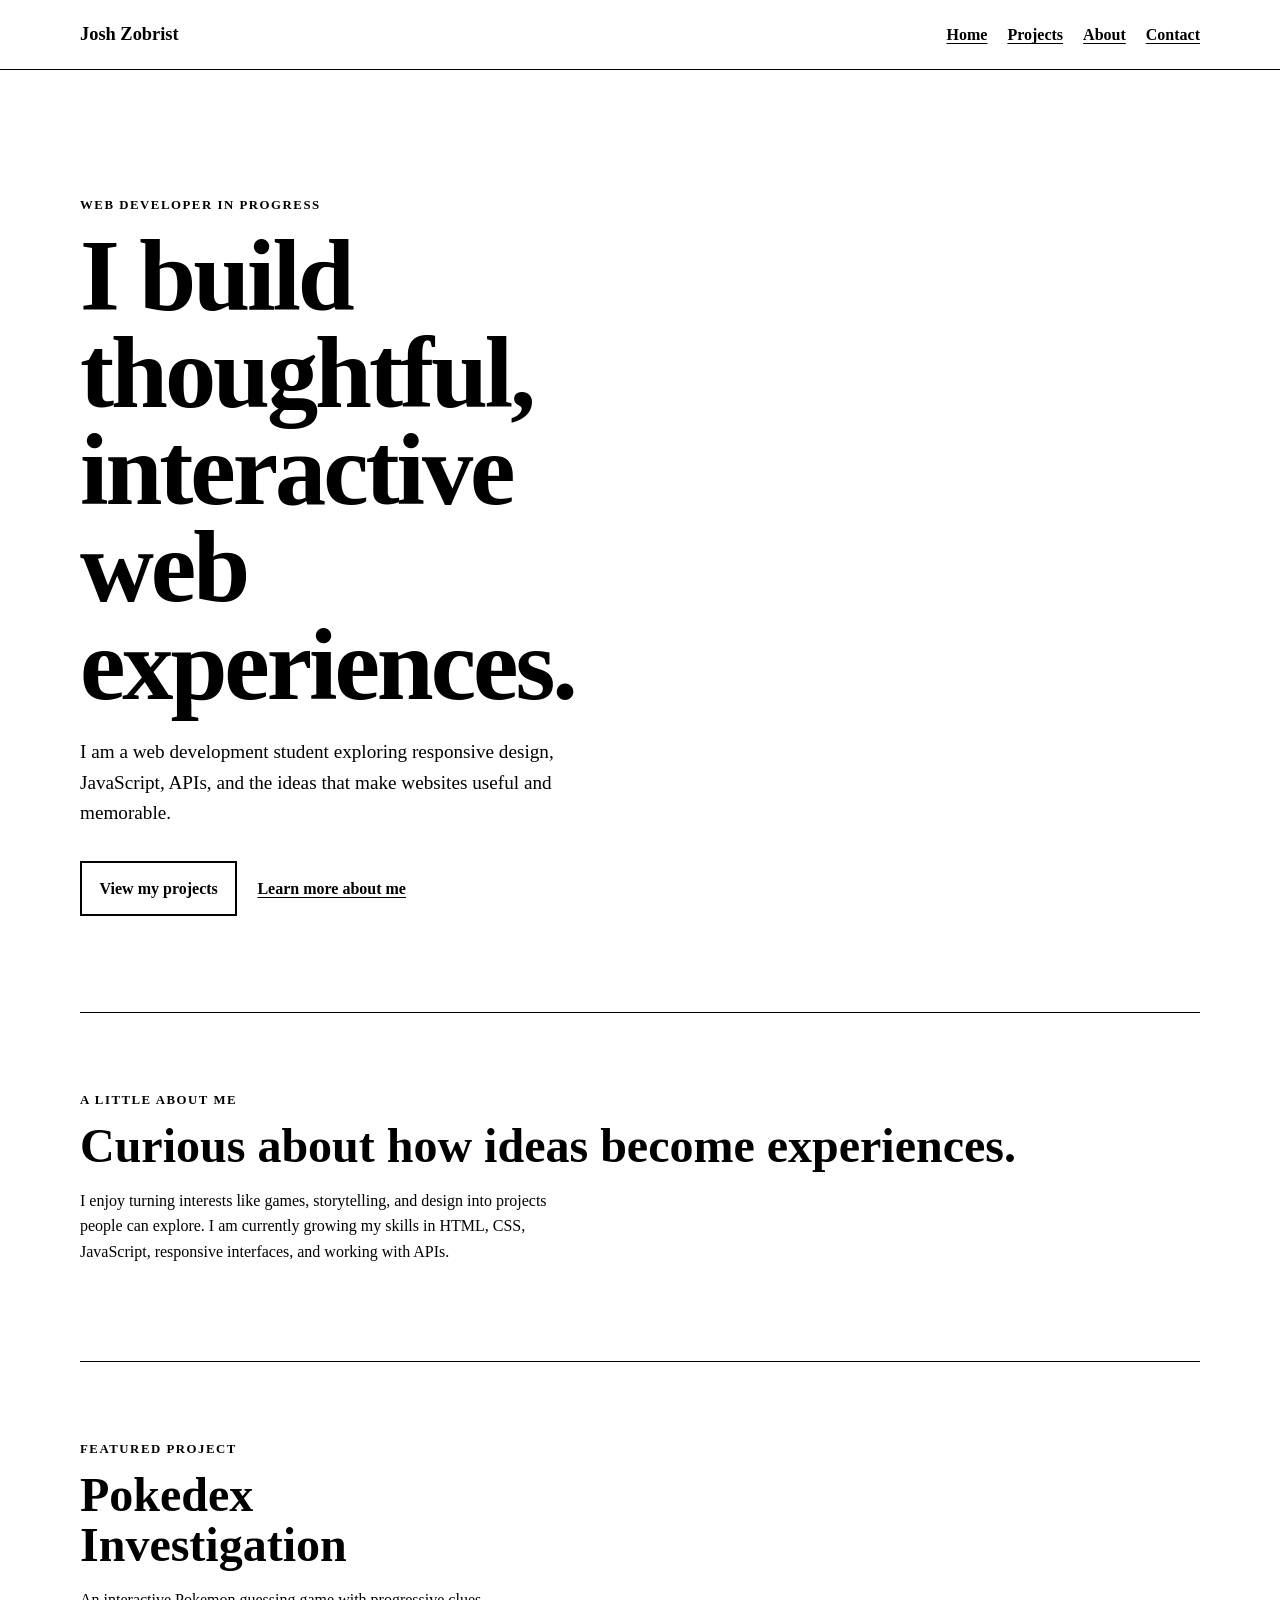
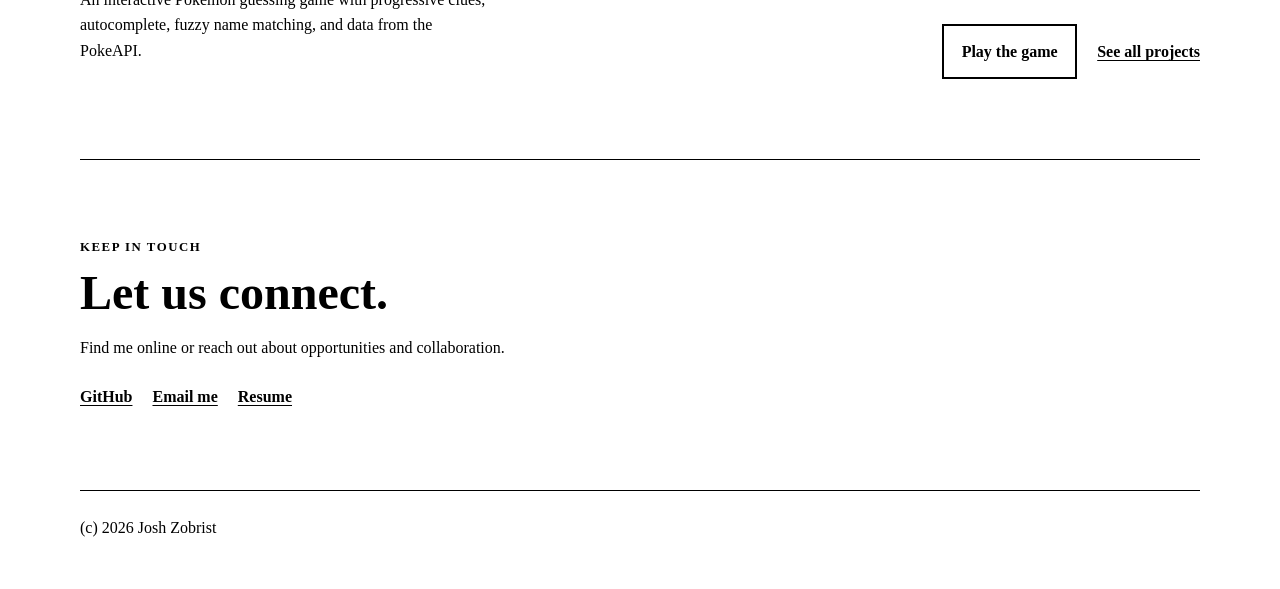
==== index.html @ d8005884 "Portfolio site" ====
<!DOCTYPE html>
<html lang="en">
<head>
	<meta charset="UTF-8">
	<meta name="viewport" content="width=device-width, initial-scale=1.0">
	<meta name="description" content="Portfolio website for a web developer building interactive web experiences.">
	<title>Josh Zobrist | Web Developer</title>
	<link rel="stylesheet" href="portfolio.css">
	<script type="module" src="site-chrome.js"></script>
</head>
<body>
<body data-site-theme="portfolio" data-site-root="" data-site-page="home">
	<div data-site-header></div>

	<main>
		<section class="hero" aria-labelledby="hero-title">
			<p class="eyebrow">Web developer in progress</p>
			<h1 id="hero-title">I build thoughtful, interactive web experiences.</h1>
			<p class="hero-intro">
				I am a web development student exploring responsive design, JavaScript,
				APIs, and the ideas that make websites useful and memorable.
			</p>
			<div class="hero-actions">
				<a class="button" href="projects.html">View my projects</a>
				<a class="text-link" href="#about">Learn more about me</a>
			</div>
		</section>

		<section id="about" class="content-section" aria-labelledby="about-title">
			<p class="eyebrow">A little about me</p>
			<h2 id="about-title">Curious about how ideas become experiences.</h2>
			<p>
				I enjoy turning interests like games, storytelling, and design into
				projects people can explore. I am currently growing my skills in HTML,
				CSS, JavaScript, responsive interfaces, and working with APIs.
			</p>
		</section>

		<section class="featured-project" aria-labelledby="featured-project-title">
			<div>
				<p class="eyebrow">Featured project</p>
				<h2 id="featured-project-title">Pokedex Investigation</h2>
				<p>
					An interactive Pokemon guessing game with progressive clues,
					autocomplete, fuzzy name matching, and data from the PokeAPI.
				</p>
			</div>
			<div class="project-actions">
				<a class="button" href="src/index.html">Play the game</a>
				<a class="text-link" href="projects.html">See all projects</a>
			</div>
		</section>

		<section id="contact" class="content-section" aria-labelledby="contact-title">
			<p class="eyebrow">Keep in touch</p>
			<h2 id="contact-title">Let us connect.</h2>
			<p>Find me online or reach out about opportunities and collaboration.</p>
			<div class="contact-links">
				<a href="https://github.com/JoshZ520">GitHub</a>
				<a href="mailto:joshuazob@gmail.com">Email me</a>
				<a href="assets/Resume5.pdf" target="_blank">Resume</a>
			</div>
		</section>
	</main>

	<div data-site-footer></div>
</body>
</html>
---- portfolio.css ----
:root {
	font-family: Georgia, "Times New Roman", serif;
	line-height: 1.6;
	font-weight: 400;
	font-synthesis: none;
	text-rendering: optimizeLegibility;
}

* {
	box-sizing: border-box;
}

html {
	scroll-behavior: smooth;
}

body {
	margin: 0;
	min-width: 320px;
	font-size: 1rem;
}

a {
	color: inherit;
}

a:focus-visible,
button:focus-visible {
	outline: 2px solid currentColor;
	outline-offset: 4px;
}

.site-header {
	border-bottom: 1px solid currentColor;
}

.site-nav {
	display: flex;
	align-items: center;
	justify-content: space-between;
	gap: 2rem;
	width: min(1120px, calc(100% - 3rem));
	margin: 0 auto;
	padding: 1.25rem 0;
}

.site-logo {
	font-size: 1.15rem;
	font-weight: 700;
	text-decoration: none;
}

.nav-links,
.project-tags,
.contact-links {
	display: flex;
	align-items: center;
	gap: 1.25rem;
	margin: 0;
	padding: 0;
	list-style: none;
}

.nav-links a,
.contact-links a {
	font-weight: 700;
	text-underline-offset: 0.2em;
}

main {
	width: min(1120px, calc(100% - 3rem));
	margin: 0 auto;
}

.hero,
.page-heading {
	max-width: 760px;
	padding: 8rem 0 6rem;
}

.hero h1,
.page-heading h1 {
	max-width: 12ch;
	margin: 0 0 1.5rem;
	font-size: clamp(3rem, 8vw, 6.5rem);
	line-height: 0.95;
	letter-spacing: -0.03em;
}

.page-heading h1 {
	max-width: 14ch;
	font-size: clamp(2.75rem, 7vw, 5.5rem);
}

.hero-intro,
.page-heading > p:last-child {
	max-width: 58ch;
	font-size: 1.2rem;
}

.eyebrow,
.project-status {
	margin: 0 0 0.8rem;
	font-size: 0.8rem;
	font-weight: 700;
	letter-spacing: 0.12em;
	line-height: 1.2;
	text-transform: uppercase;
}

.hero-actions,
.project-actions {
	display: flex;
	align-items: center;
	flex-wrap: wrap;
	gap: 1.25rem;
	margin-top: 2rem;
}

.button {
	display: inline-block;
	padding: 0.8rem 1.1rem;
	border: 2px solid currentColor;
	font-weight: 700;
	text-decoration: none;
}

.text-link {
	font-weight: 700;
	text-underline-offset: 0.2em;
}

.content-section,
.featured-project {
	padding: 5rem 0;
	border-top: 1px solid currentColor;
}

.content-section h2,
.featured-project h2,
.project-card h2 {
	margin: 0 0 1rem;
	font-size: clamp(1.75rem, 4vw, 3rem);
	line-height: 1.05;
}

.content-section > p:not(.eyebrow) {
	max-width: 62ch;
}

.featured-project {
	display: grid;
	grid-template-columns: minmax(0, 1fr) auto;
	align-items: end;
	gap: 3rem;
}

.featured-project > div:first-child {
	max-width: 52ch;
}

.featured-project .project-actions {
	margin-top: 0;
}

.contact-links {
	margin-top: 1.5rem;
}

.projects-list {
	display: grid;
	grid-template-columns: repeat(12, 1fr);
	gap: 1.5rem;
	padding-bottom: 6rem;
}

.project-card {
	display: flex;
	grid-column: span 6;
	flex-direction: column;
	min-height: 360px;
	padding: 1.5rem;
	border: 1px solid currentColor;
}

.project-card:first-child {
	grid-column: span 12;
	min-height: 320px;
}

.project-card__body {
	flex: 1;
}

.project-card__footer {
	display: flex;
	align-items: center;
	flex-wrap: wrap;
	gap: 1.25rem;
	margin-top: 2rem;
}

.project-tags {
	align-items: flex-start;
	flex-wrap: wrap;
	gap: 0.5rem;
	margin-top: 1.5rem;
}

.project-tags li {
	padding: 0.3rem 0.55rem;
	border: 1px solid currentColor;
	font-size: 0.85rem;
}

.project-card--placeholder {
	min-height: 280px;
}

.visually-hidden {
	position: absolute;
	width: 1px;
	height: 1px;
	padding: 0;
	margin: -1px;
	overflow: hidden;
	clip: rect(0, 0, 0, 0);
	white-space: nowrap;
	border: 0;
}

.site-footer {
	width: min(1120px, calc(100% - 3rem));
	margin: 0 auto;
	padding: 1.5rem 0 3rem;
	border-top: 1px solid currentColor;
}

.site-footer p {
	margin: 0;
}

@media (max-width: 700px) {
	.site-nav {
	align-items: flex-start;
	flex-direction: column;
	gap: 1rem;
	}

	.nav-links {
	flex-wrap: wrap;
	gap: 0.7rem 1rem;
	}

	.hero,
	.page-heading {
	padding: 5rem 0 4rem;
	}

	.featured-project {
	grid-template-columns: 1fr;
	gap: 1rem;
	}

	.featured-project .project-actions {
	margin-top: 1rem;
	}

	.project-card,
	.project-card:first-child {
	grid-column: span 12;
	min-height: 0;
	}
}

@media (max-width: 480px) {
	.site-nav,
	main,
	.site-footer {
		width: min(100% - 2rem, 1120px);
	}

	.hero h1,
	.page-heading h1 {
		font-size: clamp(2.5rem, 15vw, 4rem);
	}
}
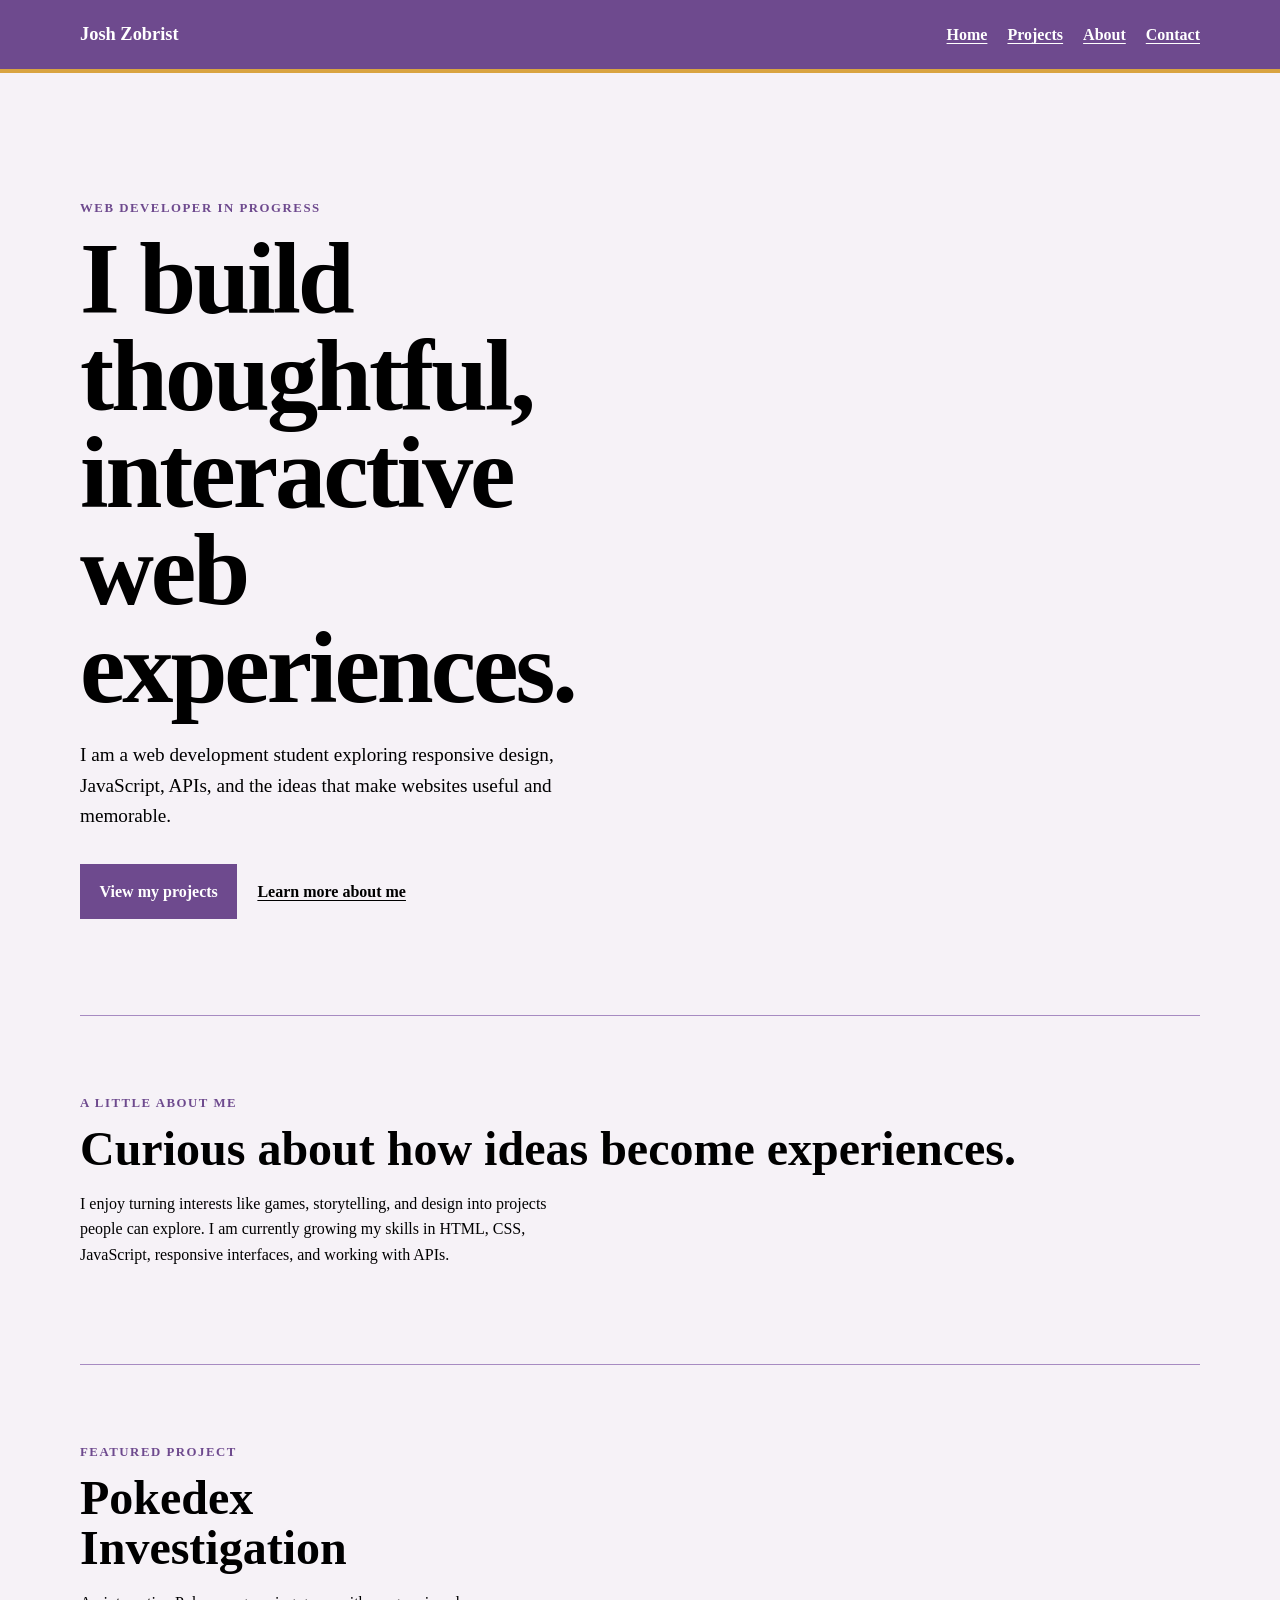
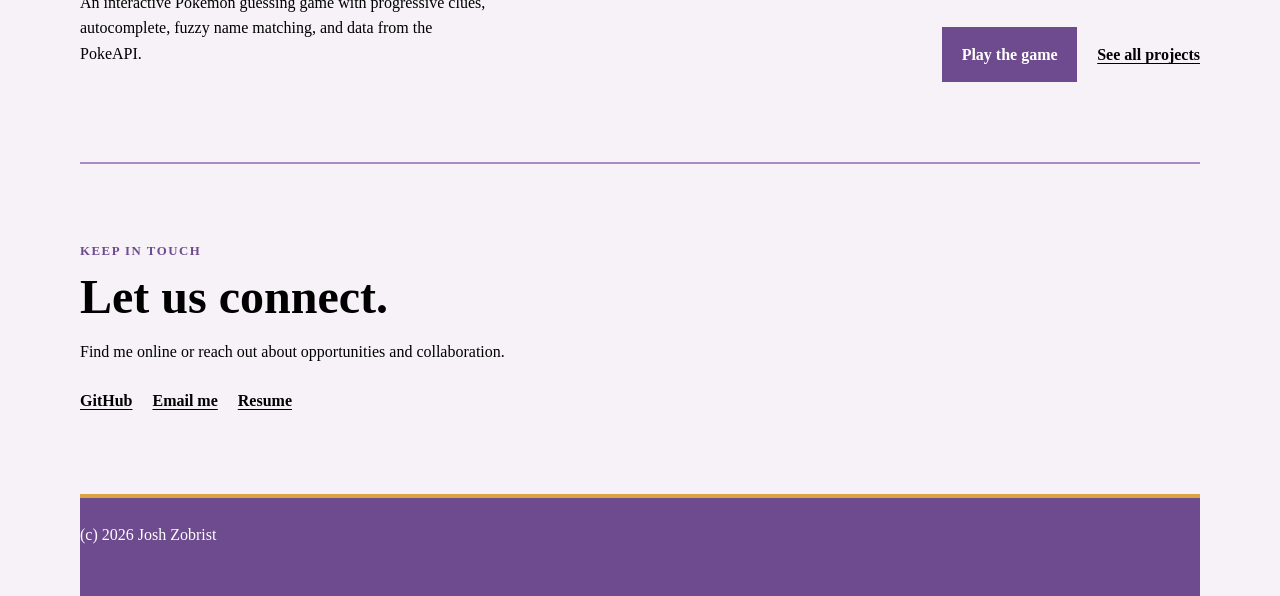
==== commit 956bc67d: "Fix page shells for local and Pages hosting" ====
--- a/index.html
+++ b/index.html
@@ -8,7 +8,6 @@
 	<link rel="stylesheet" href="portfolio.css">
 	<script type="module" src="site-chrome.js"></script>
 </head>
-<body>
 <body data-site-theme="portfolio" data-site-root="" data-site-page="home">
 	<div data-site-header></div>
 
--- a/portfolio.css
+++ b/portfolio.css
@@ -1,4 +1,11 @@
 :root {
+	--primary: #6e4a8e;
+	--secondary: #a78bc2;
+	--highlight: #d9a441;
+	--background: #f6f2f7;
+	--text: #000000;
+	--primary-dark: #51356b;
+	--secondary-light: #eee7f2;
 	font-family: Georgia, "Times New Roman", serif;
 	line-height: 1.6;
 	font-weight: 400;
@@ -18,6 +25,8 @@
 	margin: 0;
 	min-width: 320px;
 	font-size: 1rem;
+	color: var(--text);
+	background: var(--background);
 }
 
 a {
@@ -31,7 +40,9 @@
 }
 
 .site-header {
-	border-bottom: 1px solid currentColor;
+	background: var(--primary);
+	color: #ffffff;
+	border-bottom: 4px solid var(--highlight);
 }
 
 .site-nav {
@@ -65,6 +76,17 @@
 .contact-links a {
 	font-weight: 700;
 	text-underline-offset: 0.2em;
+}
+
+.nav-links a:hover,
+.contact-links a:hover,
+.text-link:hover {
+	color: var(--primary);
+}
+
+.site-header .nav-links a:hover,
+.site-header .nav-links a:focus-visible {
+	color: var(--highlight);
 }
 
 main {
@@ -100,6 +122,7 @@
 
 .eyebrow,
 .project-status {
+	color: var(--primary);
 	margin: 0 0 0.8rem;
 	font-size: 0.8rem;
 	font-weight: 700;
@@ -120,9 +143,16 @@
 .button {
 	display: inline-block;
 	padding: 0.8rem 1.1rem;
-	border: 2px solid currentColor;
+	border: 2px solid var(--primary);
+	background: var(--primary);
+	color: #ffffff;
 	font-weight: 700;
 	text-decoration: none;
+}
+
+.button:hover {
+	background: var(--primary-dark);
+	border-color: var(--primary-dark);
 }
 
 .text-link {
@@ -133,7 +163,7 @@
 .content-section,
 .featured-project {
 	padding: 5rem 0;
-	border-top: 1px solid currentColor;
+	border-top: 1px solid var(--secondary);
 }
 
 .content-section h2,
@@ -153,6 +183,7 @@
 	grid-template-columns: minmax(0, 1fr) auto;
 	align-items: end;
 	gap: 3rem;
+	border-bottom: 1px solid var(--secondary);
 }
 
 .featured-project > div:first-child {
@@ -180,7 +211,8 @@
 	flex-direction: column;
 	min-height: 360px;
 	padding: 1.5rem;
-	border: 1px solid currentColor;
+	border: 1px solid var(--secondary);
+	background: var(--secondary-light);
 }
 
 .project-card:first-child {
@@ -209,7 +241,8 @@
 
 .project-tags li {
 	padding: 0.3rem 0.55rem;
-	border: 1px solid currentColor;
+	border: 1px solid var(--highlight);
+	background: #fffaf0;
 	font-size: 0.85rem;
 }
 
@@ -233,7 +266,9 @@
 	width: min(1120px, calc(100% - 3rem));
 	margin: 0 auto;
 	padding: 1.5rem 0 3rem;
-	border-top: 1px solid currentColor;
+	border-top: 4px solid var(--highlight);
+	background: var(--primary);
+	color: #ffffff;
 }
 
 .site-footer p {
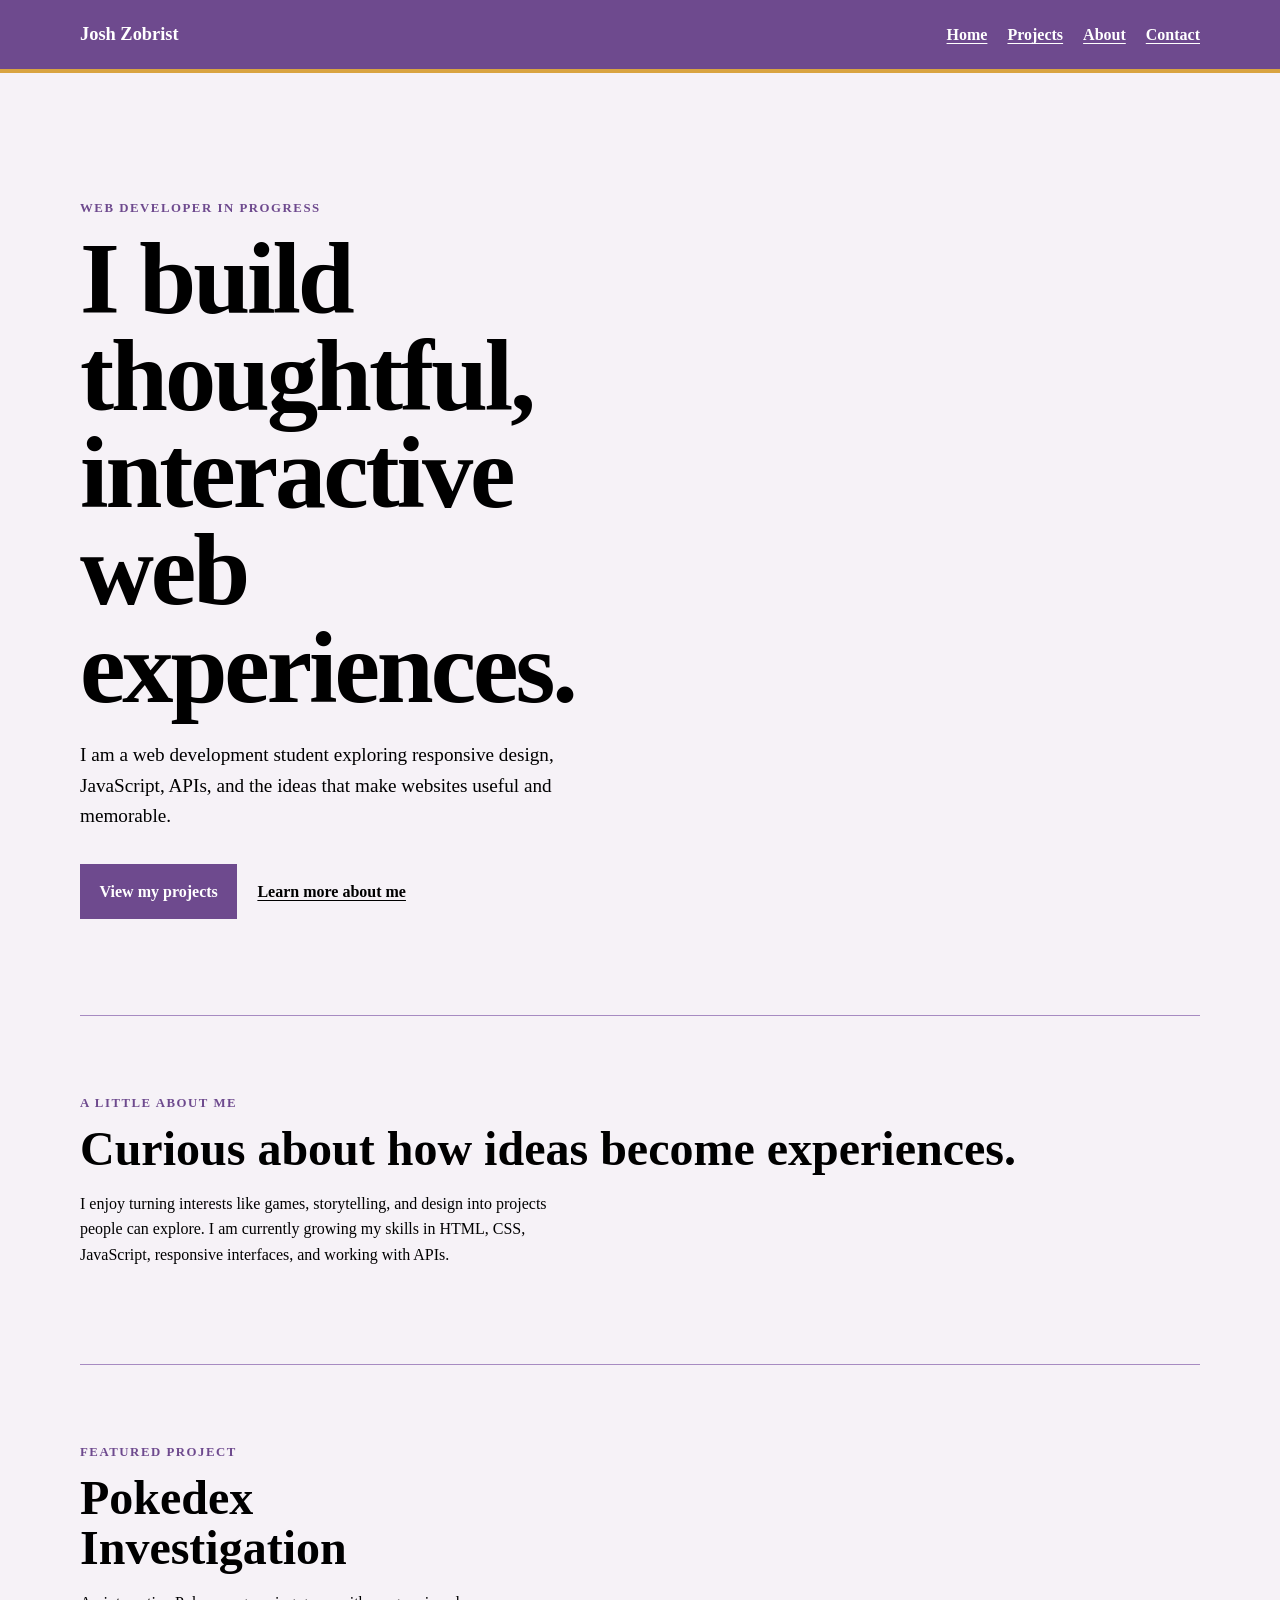
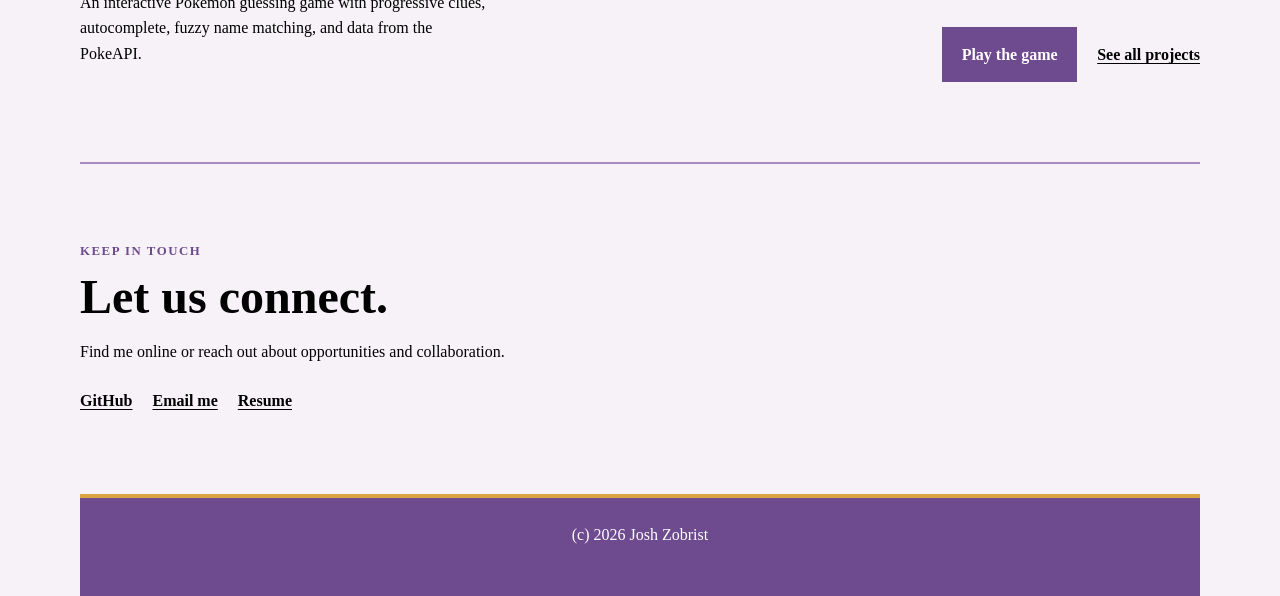
==== commit f7abb7c5: "Polish portfolio documentation and assets" ====
--- a/index.html
+++ b/index.html
@@ -57,7 +57,7 @@
 			<div class="contact-links">
 				<a href="https://github.com/JoshZ520">GitHub</a>
 				<a href="mailto:joshuazob@gmail.com">Email me</a>
-				<a href="assets/Resume5.pdf" target="_blank">Resume</a>
+				<a href="assets/Resume4.pdf" target="_blank">Resume</a>
 			</div>
 		</section>
 	</main>
--- a/portfolio.css
+++ b/portfolio.css
@@ -273,6 +273,7 @@
 
 .site-footer p {
 	margin: 0;
+    text-align: center;
 }
 
 @media (max-width: 700px) {
